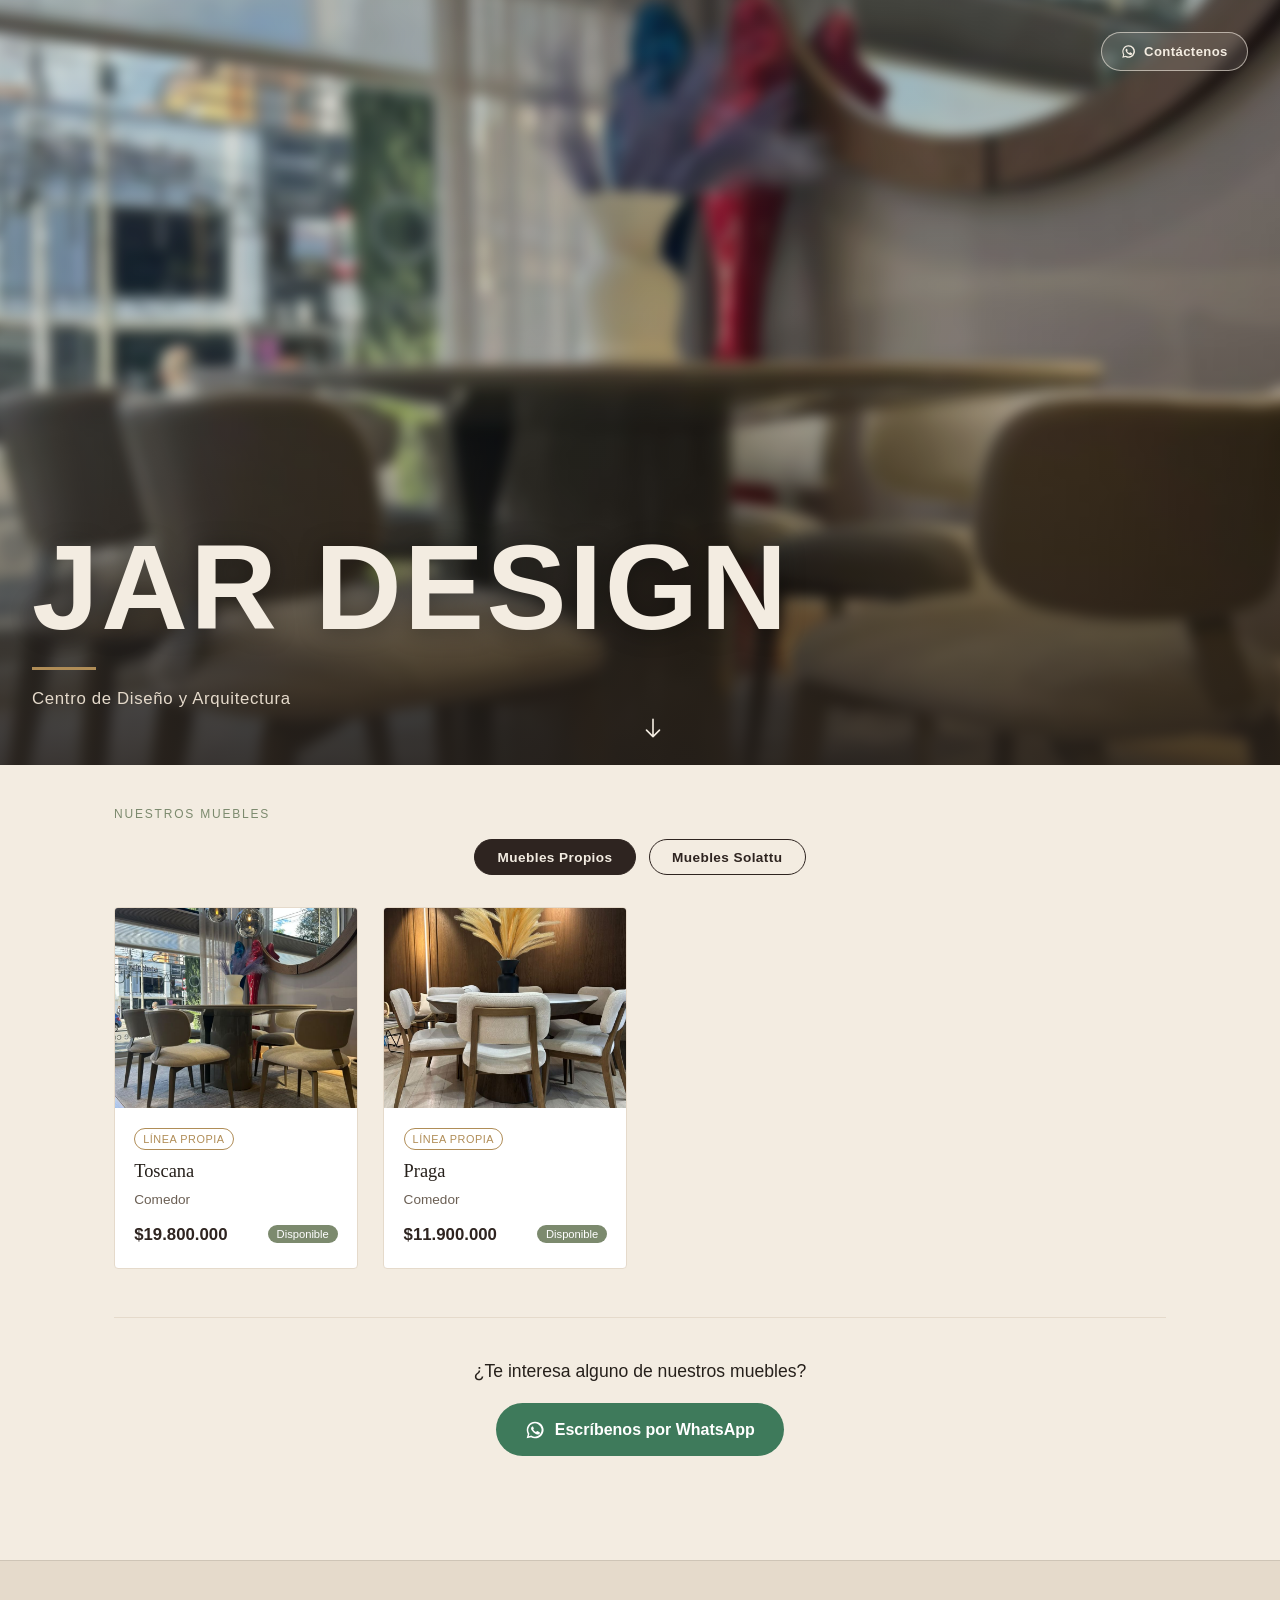
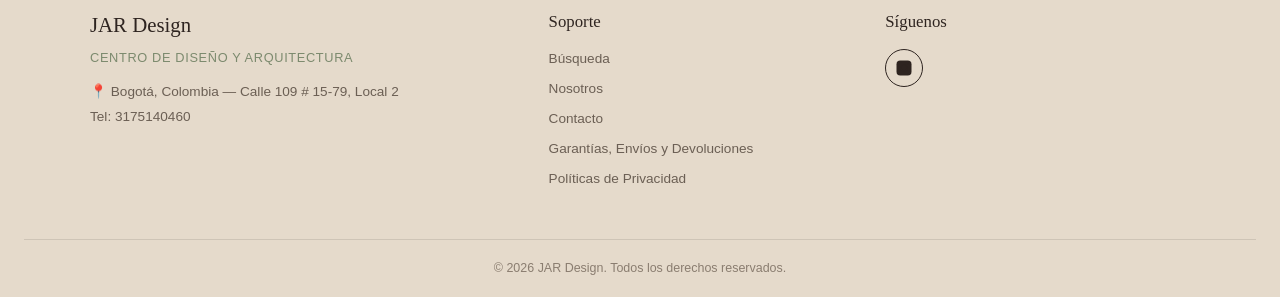
==== index.html @ ade6d855 "Add index.html for GitHub Pages" ====
<!DOCTYPE html>
<html lang="es">
<head>
<meta charset="UTF-8">
<meta name="viewport" content="width=device-width, initial-scale=1.0">
<title>JAR Design — Catálogo</title>
<style>
  :root{
    --walnut: #2E2420;
    --walnut-light: #4A392F;
    --cream: #F3ECE1;
    --cream-dark: #E5DACB;
    --brass: #B08D57;
    --sage: #7C8A6E;
    --ink: #26201B;
  }

  *{ box-sizing: border-box; margin:0; padding:0; }

  body{
    background: var(--cream);
    color: var(--ink);
    font-family: Georgia, 'Times New Roman', serif;
    line-height: 1.5;
  }

  header{
    background: var(--walnut);
    color: var(--cream);
    padding: 2rem 2rem clamp(2.5rem, 6vh, 4rem);
    text-align: left;
    position: relative;
    overflow: hidden;
    min-height: 85vh;
    display: flex;
    flex-direction: column;
    align-items: flex-start;
    justify-content: flex-end;
  }

  header::before{
    content: "";
    position: absolute;
    inset: 0;
    background-image: var(--header-bg-img);
    background-size: cover;
    background-position: center;
    opacity: 0.95;
    filter: blur(6px);
    transform: scale(1.08);
  }

  header::after{
    content: "";
    position: absolute;
    inset: 0;
    background: linear-gradient(180deg, rgba(38,32,27,0.05) 0%, rgba(38,32,27,0.1) 45%, rgba(38,32,27,0.85) 100%);
  }

  header > *{
    position: relative;
    z-index: 1;
    animation: header-fade-up 0.9s ease both;
  }

  @keyframes header-fade-up{
    from{ opacity: 0; transform: translateY(14px); }
    to{ opacity: 1; transform: translateY(0); }
  }

  .eyebrow{
    display: block;
    font-family: 'Trebuchet MS', sans-serif;
    font-size: clamp(3rem, 10vw, 7.5rem);
    font-weight: 800;
    letter-spacing: 0.02em;
    text-transform: uppercase;
    color: var(--cream);
    line-height: 0.95;
    text-shadow: 0 2px 24px rgba(0,0,0,0.35);
    animation-delay: 0.05s;
  }

  .header-divider{
    width: 64px;
    height: 3px;
    background: var(--brass);
    margin: 1.4rem 0 1rem;
    animation-delay: 0.25s;
  }

  .hero-contact{
    position: absolute;
    top: 2rem;
    right: 2rem;
    z-index: 2;
    display: inline-flex;
    align-items: center;
    gap: 0.5rem;
    background: rgba(243,236,225,0.12);
    border: 1.5px solid rgba(243,236,225,0.6);
    backdrop-filter: blur(2px);
    color: var(--cream);
    border-radius: 30px;
    padding: 0.55rem 1.2rem;
    font-family: 'Trebuchet MS', sans-serif;
    font-size: 0.82rem;
    font-weight: bold;
    letter-spacing: 0.03em;
    text-decoration: none;
    animation: header-fade-up 0.9s ease both;
    animation-delay: 0.1s;
    transition: background 0.15s ease, border-color 0.15s ease;
  }

  .hero-contact:hover{
    background: rgba(243,236,225,0.22);
    border-color: var(--cream);
  }

  .hero-contact svg{
    width: 15px;
    height: 15px;
    fill: var(--cream);
  }

  .scroll-cue{
    position: absolute;
    bottom: 1.5rem;
    left: 50%;
    transform: translateX(-50%);
    z-index: 2;
    color: var(--cream);
    opacity: 0.75;
    animation: header-fade-up 0.9s ease both, scroll-cue-bounce 2s ease-in-out 1s infinite;
    animation-delay: 0.4s, 1s;
    line-height: 0;
    transition: opacity 0.15s ease;
  }

  .scroll-cue:hover{
    opacity: 1;
  }

  .scroll-cue svg{
    width: 26px;
    height: 26px;
    stroke: var(--cream);
  }

  @keyframes scroll-cue-bounce{
    0%, 100%{ transform: translate(-50%, 0); }
    50%{ transform: translate(-50%, 8px); }
  }

  header p{
    font-family: 'Trebuchet MS', sans-serif;
    color: var(--cream-dark);
    margin-top: 0;
    font-size: 1.05rem;
    letter-spacing: 0.04em;
    animation-delay: 0.3s;
  }

  main{
    max-width: 1100px;
    margin: 0 auto;
    padding: 2.5rem 1.5rem 4rem;
  }

  .tabs{
    display: flex;
    justify-content: center;
    gap: 0.8rem;
    margin-bottom: 2rem;
    flex-wrap: wrap;
  }

  .tab-btn{
    font-family: 'Trebuchet MS', sans-serif;
    font-size: 0.85rem;
    font-weight: bold;
    letter-spacing: 0.03em;
    padding: 0.6rem 1.4rem;
    border-radius: 30px;
    border: 1.5px solid var(--walnut);
    background: transparent;
    color: var(--walnut);
    cursor: pointer;
    transition: background 0.15s ease, color 0.15s ease;
  }

  .tab-btn.active{
    background: var(--walnut);
    color: var(--cream);
  }

  .tab-btn:hover:not(.active){
    background: var(--cream-dark);
  }

  .grid{
    display: grid;
    grid-template-columns: repeat(auto-fill, minmax(230px, 1fr));
    gap: 1.6rem;
  }

  .card{
    background: white;
    border: 1px solid var(--cream-dark);
    border-radius: 4px;
    overflow: hidden;
    transition: transform 0.2s ease, box-shadow 0.2s ease;
  }

  .card:hover{
    transform: translateY(-4px);
    box-shadow: 0 10px 24px rgba(46,36,32,0.12);
  }

  .card-icon{
    background: var(--walnut-light);
    height: 200px;
    display: flex;
    align-items: center;
    justify-content: center;
    overflow: hidden;
  }

  .card-icon svg{
    width: 88px;
    height: 88px;
    stroke: var(--cream);
    fill: none;
    stroke-width: 1.4;
  }

  .card-body{
    padding: 1.1rem 1.2rem 1.3rem;
  }

  .card-body h3{
    font-weight: normal;
    font-size: 1.15rem;
    margin-bottom: 0.3rem;
  }

  .card-body p{
    font-family: 'Trebuchet MS', sans-serif;
    font-size: 0.85rem;
    color: #6b5f54;
    margin-bottom: 0.7rem;
  }

  .price-row{
    display: flex;
    justify-content: space-between;
    align-items: center;
    font-family: 'Trebuchet MS', sans-serif;
  }

  .price{
    color: var(--walnut);
    font-weight: bold;
    font-size: 1.05rem;
  }

  .tag{
    font-size: 0.7rem;
    background: var(--sage);
    color: white;
    padding: 0.2rem 0.55rem;
    border-radius: 20px;
    border: none;
    cursor: pointer;
    font-family: inherit;
    transition: background 0.15s ease;
  }

  .tag:hover{
    background: var(--brass);
  }

  .linea{
    display: inline-block;
    font-family: 'Trebuchet MS', sans-serif;
    font-size: 0.68rem;
    letter-spacing: 0.05em;
    text-transform: uppercase;
    color: var(--brass);
    border: 1px solid var(--brass);
    border-radius: 20px;
    padding: 0.1rem 0.5rem;
    margin-bottom: 0.5rem;
  }

  .linea.exterior{
    color: var(--sage);
    border-color: var(--sage);
  }

  .overlay{
    display: none;
    position: fixed;
    inset: 0;
    background: rgba(38,32,27,0.55);
    align-items: center;
    justify-content: center;
    padding: 1.5rem;
    z-index: 10;
  }

  .overlay.open{
    display: flex;
  }

  .detail{
    background: var(--cream);
    max-width: 480px;
    width: 100%;
    border-radius: 6px;
    overflow: hidden;
    position: relative;
  }

  .detail-icon{
    background: var(--walnut-light);
    height: 220px;
    display: flex;
    align-items: center;
    justify-content: center;
    overflow: hidden;
  }

  .detail-icon svg{
    width: 110px;
    height: 110px;
    stroke: var(--cream);
    fill: none;
    stroke-width: 1.2;
  }

  .detail-body{
    padding: 1.6rem 1.8rem 1.9rem;
  }

  .detail-body .linea{ margin-bottom: 0.7rem; }

  .detail-body h2{
    font-weight: normal;
    font-size: 1.5rem;
    margin-bottom: 0.4rem;
  }

  .detail-body .price{
    display: block;
    margin: 0.6rem 0 1rem;
    font-size: 1.2rem;
  }

  .detail-body p.desc{
    font-family: 'Trebuchet MS', sans-serif;
    font-size: 0.9rem;
    color: #6b5f54;
  }

  .contact-cta{
    text-align: center;
    margin-top: 3rem;
    padding: 2.5rem 1.5rem;
    border-top: 1px solid var(--cream-dark);
  }

  .contact-cta p{
    font-family: 'Trebuchet MS', sans-serif;
    font-size: 1.1rem;
    color: var(--ink);
    margin-bottom: 1.2rem;
  }

  .whatsapp-btn-lg{
    display: inline-flex;
    align-items: center;
    gap: 0.6rem;
    background: #3E7A5B;
    color: white;
    border: none;
    border-radius: 30px;
    padding: 0.9rem 1.8rem;
    font-family: 'Trebuchet MS', sans-serif;
    font-size: 1rem;
    font-weight: bold;
    text-decoration: none;
    transition: background 0.15s ease;
  }

  .whatsapp-btn-lg:hover{
    background: #2F6349;
  }

  .whatsapp-btn-lg svg{
    width: 20px;
    height: 20px;
    fill: white;
  }

  .whatsapp-btn{
    display: flex;
    align-items: center;
    justify-content: center;
    gap: 0.4rem;
    width: 100%;
    margin-top: 0.8rem;
    background: #3E7A5B;
    color: white;
    border: none;
    border-radius: 4px;
    padding: 0.55rem;
    font-family: 'Trebuchet MS', sans-serif;
    font-size: 0.82rem;
    font-weight: bold;
    text-decoration: none;
    cursor: pointer;
    transition: background 0.15s ease;
  }

  .whatsapp-btn:hover{
    background: #2F6349;
  }

  .whatsapp-btn svg{
    width: 15px;
    height: 15px;
    fill: white;
  }

  .close-btn{
    position: absolute;
    top: 0.8rem;
    right: 0.9rem;
    background: none;
    border: none;
    color: var(--cream);
    font-size: 1.4rem;
    cursor: pointer;
    line-height: 1;
    z-index: 2;
  }

  footer{
    background: var(--cream-dark);
    color: var(--ink);
    padding: 3rem 1.5rem 0;
    font-family: 'Trebuchet MS', sans-serif;
    font-size: 0.85rem;
    border-top: 1px solid rgba(46,36,32,0.12);
  }

  .footer-grid{
    max-width: 1100px;
    margin: 0 auto;
    display: grid;
    grid-template-columns: 1.4fr 1fr 1fr;
    gap: 2rem;
    padding-bottom: 2.5rem;
  }

  .footer-brand h3{
    font-family: Georgia, serif;
    font-weight: normal;
    font-size: 1.3rem;
    color: var(--walnut);
    margin-bottom: 0.5rem;
  }

  .footer-tagline{
    color: var(--sage);
    font-size: 0.8rem;
    letter-spacing: 0.05em;
    text-transform: uppercase;
    margin-bottom: 0.9rem;
  }

  .footer-line{
    color: #6b5f54;
    margin-bottom: 0.3rem;
  }

  .footer-links h4,
  .footer-social h4{
    font-family: Georgia, serif;
    font-weight: normal;
    font-size: 1.05rem;
    color: var(--walnut);
    margin-bottom: 0.9rem;
  }

  .footer-links{
    display: flex;
    flex-direction: column;
  }

  .footer-links a{
    color: #6b5f54;
    text-decoration: none;
    margin-bottom: 0.6rem;
  }

  .footer-links a:hover{
    color: var(--walnut);
  }

  .social-icons{
    display: flex;
    gap: 0.8rem;
  }

  .social-icons a{
    width: 38px;
    height: 38px;
    border-radius: 50%;
    display: flex;
    align-items: center;
    justify-content: center;
    background: transparent;
    border: 1.5px solid var(--walnut);
    transition: background 0.15s ease;
  }

  .social-icons a:hover{
    background: var(--walnut);
  }

  .social-icons svg{
    width: 18px;
    height: 18px;
    fill: var(--walnut);
  }

  .social-icons a:hover svg{
    fill: var(--cream);
  }

  .footer-bottom{
    border-top: 1px solid rgba(46,36,32,0.12);
    text-align: center;
    padding: 1.2rem 0;
    color: #8a7d70;
    font-size: 0.78rem;
  }

  .section-title{
    font-family: 'Trebuchet MS', sans-serif;
    text-transform: uppercase;
    letter-spacing: 0.15em;
    font-size: 0.75rem;
    color: var(--sage);
    margin-bottom: 1rem;
  }

  @media (max-width: 640px){
    .footer-grid{
      grid-template-columns: 1fr;
      gap: 2rem;
    }
  }
</style>
</head>
<body>

<header id="hero-header">
  <a class="hero-contact" href="https://wa.me/573175140460?text=Hola%2C%20me%20interesa%20conocer%20m%C3%A1s%20sobre%20los%20muebles%20de%20JAR%20Design." target="_blank" rel="noopener">
    <svg viewBox="0 0 24 24"><path d="M12 2a10 10 0 00-8.6 15L2 22l5.2-1.4A10 10 0 1012 2zm0 18a8 8 0 01-4.1-1.1l-.3-.2-3.1.8.8-3-.2-.3A8 8 0 1112 20zm4.4-6c-.2-.1-1.4-.7-1.6-.8s-.4-.1-.5.1-.6.8-.7.9-.3.2-.5.1a6.5 6.5 0 01-1.9-1.2 7.2 7.2 0 01-1.3-1.6c-.1-.2 0-.3.1-.4l.3-.4.2-.3a.5.5 0 000-.5c-.1-.1-.5-1.3-.7-1.8s-.4-.4-.5-.4h-.5a.9.9 0 00-.6.3 2.8 2.8 0 00-.9 2.1 4.9 4.9 0 001 2.6 11.2 11.2 0 004.6 4.1c.6.3 1.1.4 1.5.6a3.6 3.6 0 001.6.1 2.6 2.6 0 001.7-1.2 2.1 2.1 0 00.2-1.2c-.1-.1-.2-.2-.5-.3z"/></svg>
    Contáctenos
  </a>
  <span class="eyebrow">JAR Design</span>
  <div class="header-divider"></div>
  <p>Centro de Diseño y Arquitectura</p>
  <a class="scroll-cue" href="#main" aria-label="Bajar a nuestros muebles">
    <svg viewBox="0 0 24 24" fill="none" stroke-width="1.5" stroke-linecap="round" stroke-linejoin="round"><path d="M12 4v16m0 0l-6-6m6 6l6-6"/></svg>
  </a>
</header>

<main id="main">
  <div class="section-title">Nuestros muebles</div>
  <div class="tabs">
    <button class="tab-btn active" data-linea="propio">Muebles Propios</button>
    <button class="tab-btn" data-linea="exterior">Muebles Solattu</button>
  </div>
  <div class="grid" id="grid"></div>

  <div class="contact-cta">
    <p>¿Te interesa alguno de nuestros muebles?</p>
    <a class="whatsapp-btn-lg" href="https://wa.me/573175140460?text=Hola%2C%20me%20interesa%20conocer%20m%C3%A1s%20sobre%20los%20muebles%20de%20JAR%20Design." target="_blank" rel="noopener">
      <svg viewBox="0 0 24 24"><path d="M12 2a10 10 0 00-8.6 15L2 22l5.2-1.4A10 10 0 1012 2zm0 18a8 8 0 01-4.1-1.1l-.3-.2-3.1.8.8-3-.2-.3A8 8 0 1112 20zm4.4-6c-.2-.1-1.4-.7-1.6-.8s-.4-.1-.5.1-.6.8-.7.9-.3.2-.5.1a6.5 6.5 0 01-1.9-1.2 7.2 7.2 0 01-1.3-1.6c-.1-.2 0-.3.1-.4l.3-.4.2-.3a.5.5 0 000-.5c-.1-.1-.5-1.3-.7-1.8s-.4-.4-.5-.4h-.5a.9.9 0 00-.6.3 2.8 2.8 0 00-.9 2.1 4.9 4.9 0 001 2.6 11.2 11.2 0 004.6 4.1c.6.3 1.1.4 1.5.6a3.6 3.6 0 001.6.1 2.6 2.6 0 001.7-1.2 2.1 2.1 0 00.2-1.2c-.1-.1-.2-.2-.5-.3z"/></svg>
      Escríbenos por WhatsApp
    </a>
  </div>
</main>

<div class="overlay" id="overlay">
  <div class="detail">
    <button class="close-btn" id="closeBtn">&times;</button>
    <div class="detail-icon" id="detailIcon"></div>
    <div class="detail-body">
      <span class="linea" id="detailLinea"></span>
      <h2 id="detailNombre"></h2>
      <span class="price" id="detailPrecio"></span>
      <p class="desc" id="detailDesc"></p>
    </div>
  </div>
</div>

<footer>
  <div class="footer-grid">
    <div class="footer-brand">
      <h3>JAR Design</h3>
      <p class="footer-tagline">Centro de Diseño y Arquitectura</p>
      <p class="footer-line">📍 Bogotá, Colombia — Calle 109 # 15-79, Local 2</p>
      <p class="footer-line">Tel: 3175140460</p>
    </div>
    <div class="footer-links">
      <h4>Soporte</h4>
      <a href="#">Búsqueda</a>
      <a href="#">Nosotros</a>
      <a href="#">Contacto</a>
      <a href="#">Garantías, Envíos y Devoluciones</a>
      <a href="#">Políticas de Privacidad</a>
    </div>
    <div class="footer-social">
      <h4>Síguenos</h4>
      <div class="social-icons">
        <a href="https://www.instagram.com/jar.designcenter/" target="_blank" rel="noopener" aria-label="Instagram">
          <svg viewBox="0 0 24 24"><rect x="2" y="2" width="20" height="20" rx="5"/><circle cx="12" cy="12" r="4" fill="none" stroke="var(--walnut)" stroke-width="1.6"/><circle cx="17.2" cy="6.8" r="1.1"/></svg>
        </a>
      </div>
    </div>
  </div>
  <div class="footer-bottom">
    <p>© 2026 JAR Design. Todos los derechos reservados.</p>
  </div>
</footer>

<script>
  // Edita esta lista para cambiar los productos que se muestran
  // linea: "propio" o "exterior" (Solattu)
  const IMG_AMALFI = "[data-uri]";
  const IMG_TARRAGONA = "[data-uri]";
  const IMG_CANGU = "[data-uri]";
  const IMG_TOSCANA = "[data-uri]";
  const IMG_TOSCANA_DETALLE = "[data-uri]";
  const IMG_PRAGA = "[data-uri]";
  const IMG_PRAGA_DETALLE = "[data-uri]";
  const IMG_CADAQUES = "[data-uri]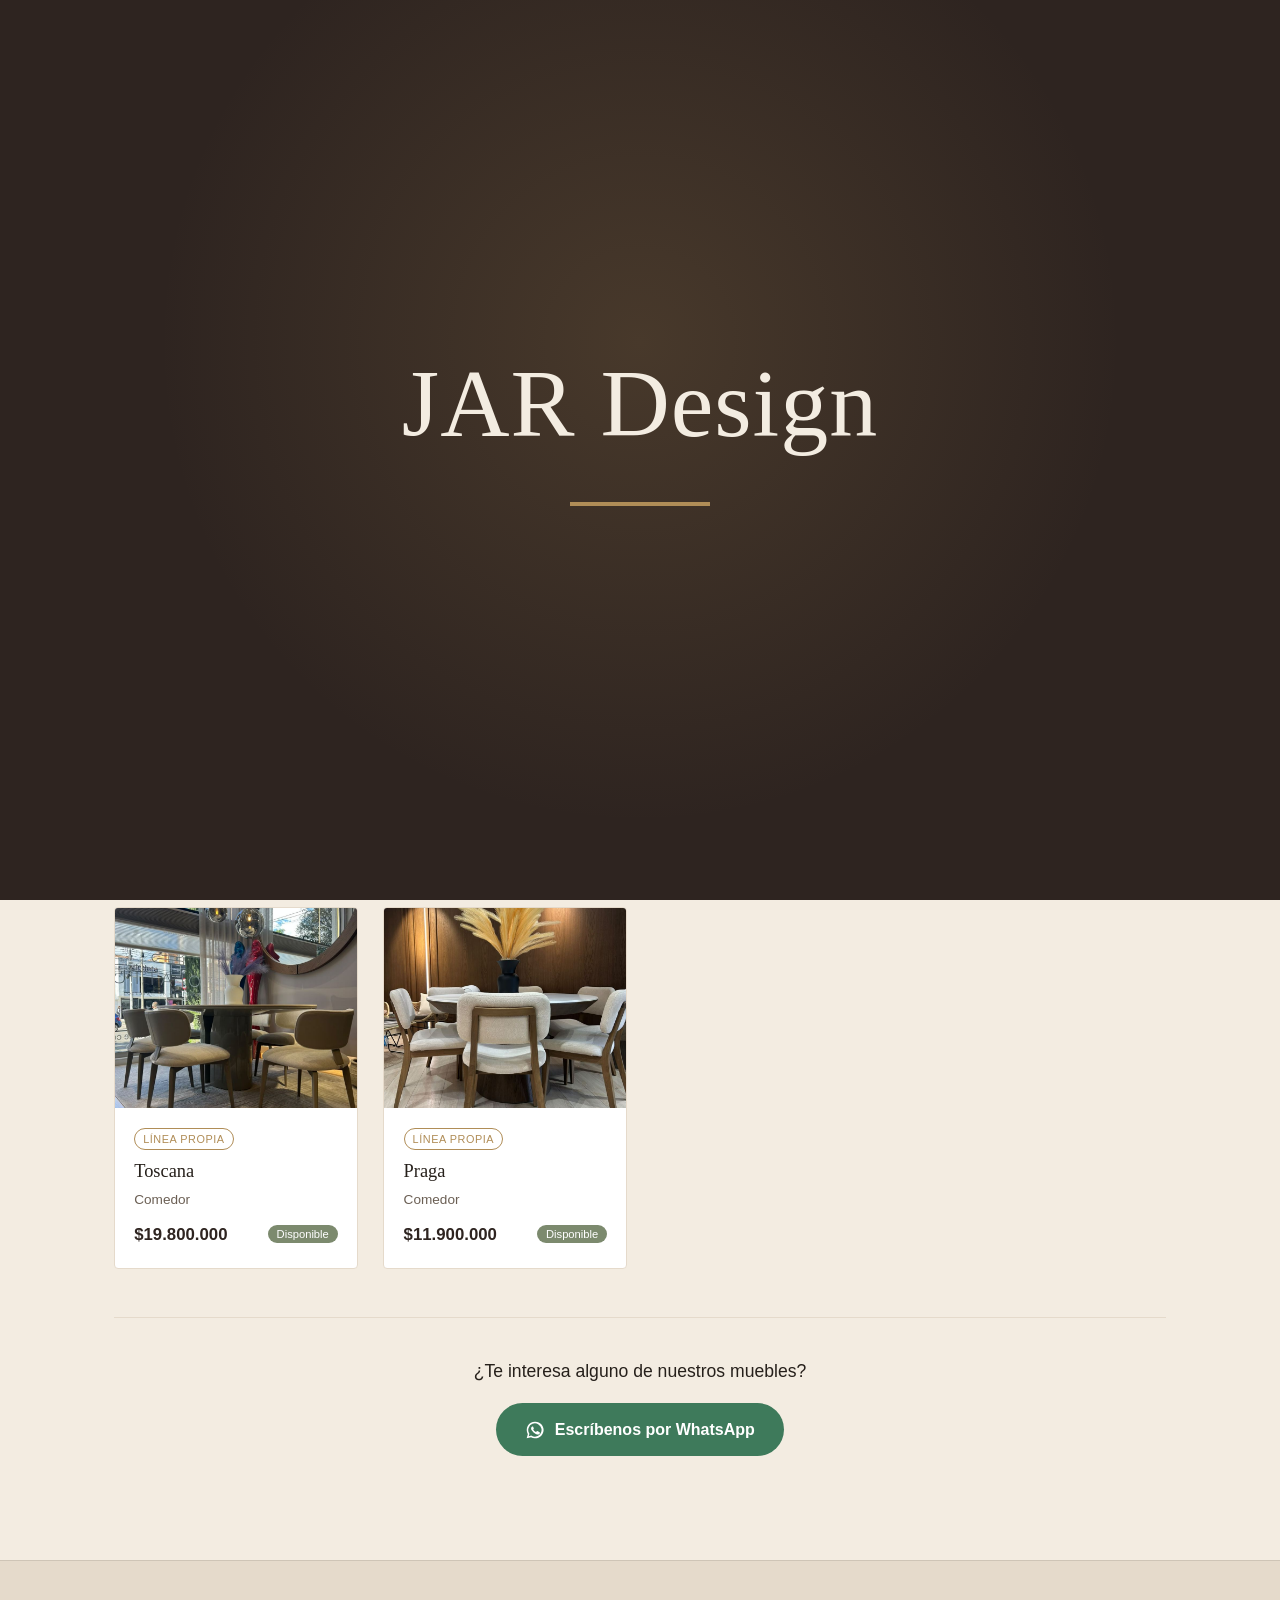
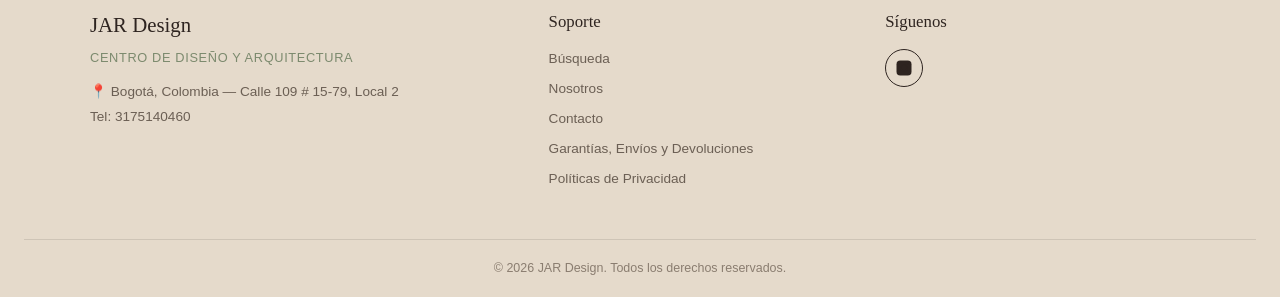
